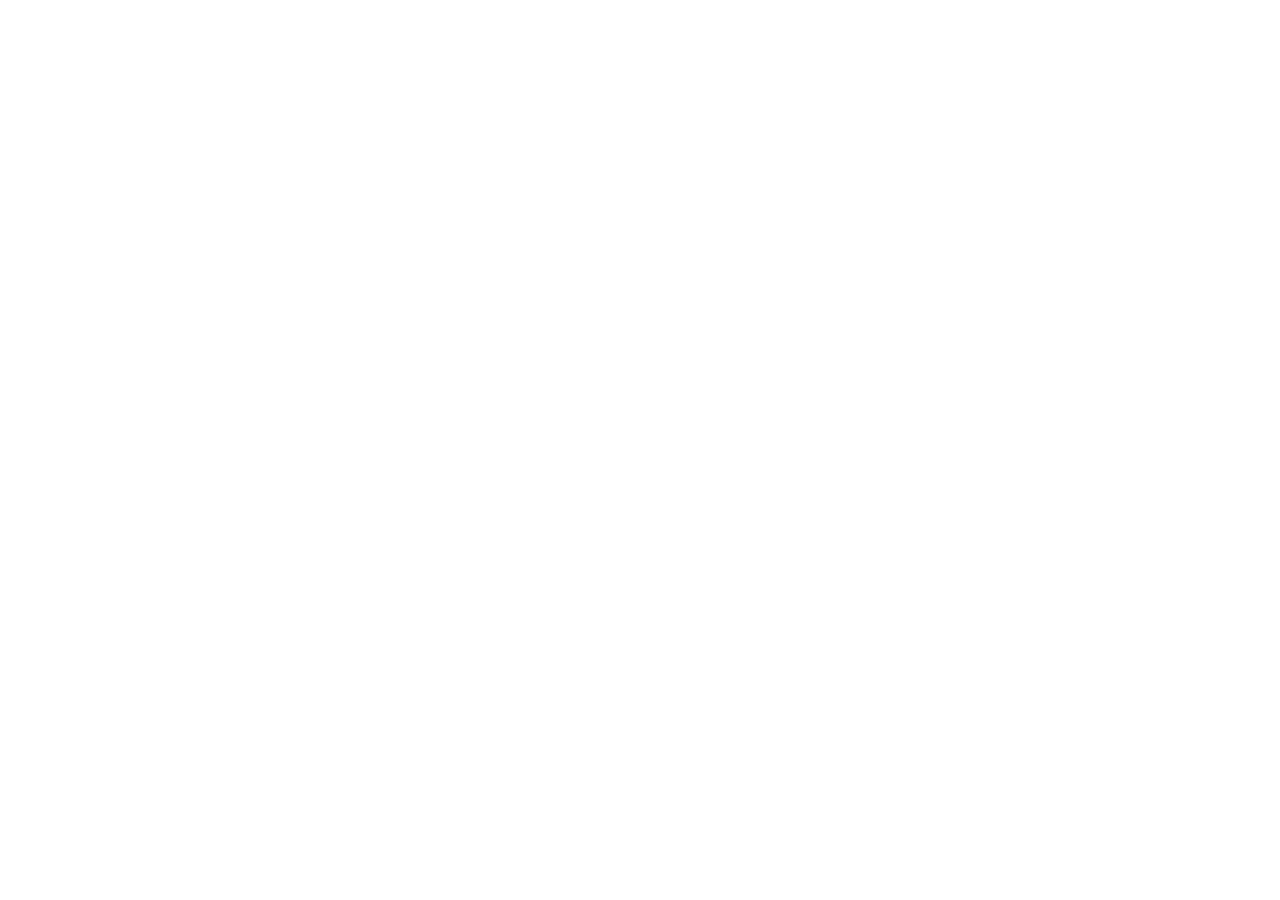
==== index.html @ 42cdd0ac "Init : création du dépôt, arborescence des fichiers et structure HTML de base" ====
<!DOCTYPE html>
<html lang="fr">
<head>
<meta charset="UTF-8">
<meta name="viewport" content="width=device-width, initial-scale=1.0">
<title>AfriTalent — Accueil</title>
<!-- Bootstrap 5 via CDN : feuille de style -->
<link
href="https://cdn.jsdelivr.net/npm/bootstrap@5.3.0/dist/css/bootstrap.min.css"
rel="stylesheet">
<!-- Votre feuille de style personnelle -->
<link rel="stylesheet" href="css/styles.css">
</head>
<body>
    
<!-- Le contenu de la page sera ajoute ici -->
<!-- Bootstrap 5 via CDN : script JavaScript -->
<script
src="https://cdn.jsdelivr.net/npm/bootstrap@5.3.0/dist/js/bootstrap.bundle.min.js"
></script>
<!-- Votre script JavaScript -->
<script src="js/main.js"></script>

</body>
</html>
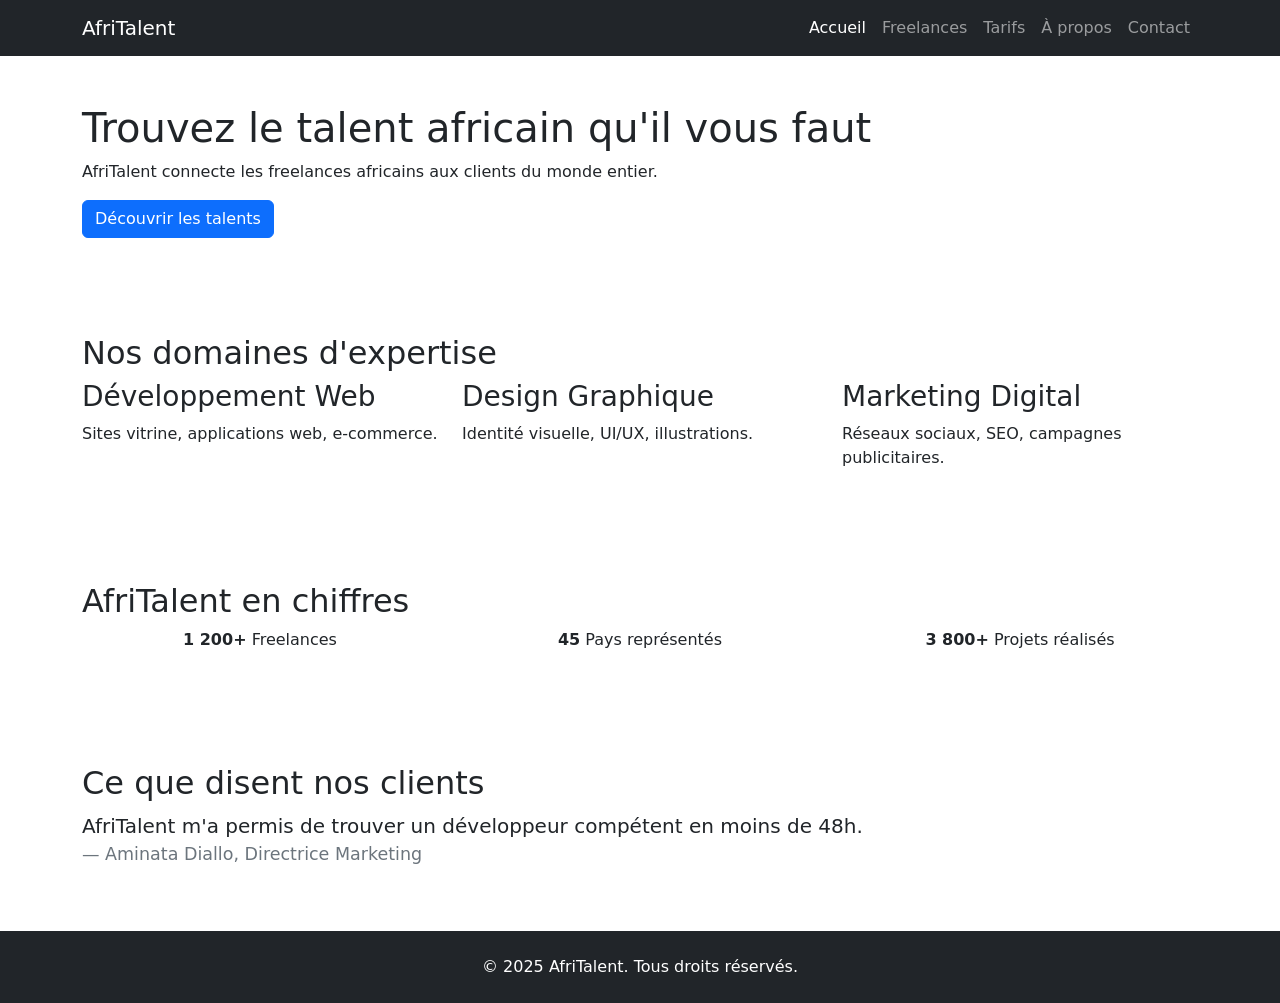
==== commit 9270ccc2: "HTML : structure complète des 5 pages avec sections et contenu texte" ====
--- a/index.html
+++ b/index.html
@@ -1,25 +1,100 @@
 <!DOCTYPE html>
 <html lang="fr">
 <head>
-<meta charset="UTF-8">
-<meta name="viewport" content="width=device-width, initial-scale=1.0">
-<title>AfriTalent — Accueil</title>
-<!-- Bootstrap 5 via CDN : feuille de style -->
-<link
-href="https://cdn.jsdelivr.net/npm/bootstrap@5.3.0/dist/css/bootstrap.min.css"
-rel="stylesheet">
-<!-- Votre feuille de style personnelle -->
-<link rel="stylesheet" href="css/styles.css">
+    <meta charset="UTF-8">
+    <meta name="viewport" content="width=device-width, initial-scale=1.0">
+    <title>AfriTalent — Accueil</title>
+    <!-- Bootstrap 5 via CDN : feuille de style -->
+    <link href="https://cdn.jsdelivr.net/npm/bootstrap@5.3.0/dist/css/bootstrap.min.css" rel="stylesheet">
+    <!-- Votre feuille de style personnelle -->
+    <link rel="stylesheet" href="css/styles.css">
 </head>
 <body>
-    
-<!-- Le contenu de la page sera ajoute ici -->
-<!-- Bootstrap 5 via CDN : script JavaScript -->
-<script
-src="https://cdn.jsdelivr.net/npm/bootstrap@5.3.0/dist/js/bootstrap.bundle.min.js"
-></script>
-<!-- Votre script JavaScript -->
-<script src="js/main.js"></script>
+    <!-- Navigation Bootstrap commune à toutes les pages -->
+    <nav class="navbar navbar-expand-lg navbar-dark bg-dark">
+        <div class="container">
+            <a class="navbar-brand" href="index.html">AfriTalent</a>
+            <button class="navbar-toggler" type="button" data-bs-toggle="collapse" data-bs-target="#navMenu" aria-controls="navMenu" aria-expanded="false" aria-label="Toggle navigation">
+                <span class="navbar-toggler-icon"></span>
+            </button>
+            <div class="collapse navbar-collapse" id="navMenu">
+                <ul class="navbar-nav ms-auto">
+                    <li class="nav-item"><a class="nav-link active" href="index.html">Accueil</a></li>
+                    <li class="nav-item"><a class="nav-link" href="freelances.html">Freelances</a></li>
+                    <li class="nav-item"><a class="nav-link" href="tarifs.html">Tarifs</a></li>
+                    <li class="nav-item"><a class="nav-link" href="about.html">À propos</a></li>
+                    <li class="nav-item"><a class="nav-link" href="contact.html">Contact</a></li>
+                </ul>
+            </div>
+        </div>
+    </nav>
 
+    <!-- Contenu principal -->
+    <main>
+        <!-- Section Hero : accroche principale -->
+        <section id="hero">
+            <div class="container py-5">
+                <h1>Trouvez le talent africain qu'il vous faut</h1>
+                <p>AfriTalent connecte les freelances africains aux clients du monde entier.</p>
+                <a href="freelances.html" class="btn btn-primary">Découvrir les talents</a>
+            </div>
+        </section>
+
+        <!-- Section Services -->
+        <section id="services">
+            <div class="container py-5">
+                <h2>Nos domaines d'expertise</h2>
+                <div class="row">
+                    <div class="col-md-4">
+                        <h3>Développement Web</h3>
+                        <p>Sites vitrine, applications web, e-commerce.</p>
+                    </div>
+                    <div class="col-md-4">
+                        <h3>Design Graphique</h3>
+                        <p>Identité visuelle, UI/UX, illustrations.</p>
+                    </div>
+                    <div class="col-md-4">
+                        <h3>Marketing Digital</h3>
+                        <p>Réseaux sociaux, SEO, campagnes publicitaires.</p>
+                    </div>
+                </div>
+            </div>
+        </section>
+
+        <!-- Section Statistiques -->
+        <section id="statistiques">
+            <div class="container py-5">
+                <h2>AfriTalent en chiffres</h2>
+                <div class="row text-center">
+                    <div class="col-md-4"><p><strong>1 200+</strong> Freelances</p></div>
+                    <div class="col-md-4"><p><strong>45</strong> Pays représentés</p></div>
+                    <div class="col-md-4"><p><strong>3 800+</strong> Projets réalisés</p></div>
+                </div>
+            </div>
+        </section>
+
+        <!-- Section Témoignages -->
+        <section id="temoignages">
+            <div class="container py-5">
+                <h2>Ce que disent nos clients</h2>
+                <blockquote class="blockquote">
+                    <p>AfriTalent m'a permis de trouver un développeur compétent en moins de 48h.</p>
+                    <footer class="blockquote-footer">Aminata Diallo, Directrice Marketing</footer>
+                </blockquote>
+            </div>
+        </section>
+    </main>
+
+    <!-- Pied de page -->
+    <footer class="bg-dark text-white">
+        <div class="container py-4 text-center">
+            <p class="mb-0">&copy; 2025 AfriTalent. Tous droits réservés.</p>
+        </div>
+    </footer>
+
+    <!-- Bootstrap 5 via CDN : script JavaScript -->
+    <script src="https://cdn.jsdelivr.net/npm/bootstrap@5.3.0/dist/js/bootstrap.bundle.min.js"></script>
+    <!-- Votre script JavaScript -->
+    <script src="js/main.js"></script>
 </body>
 </html>
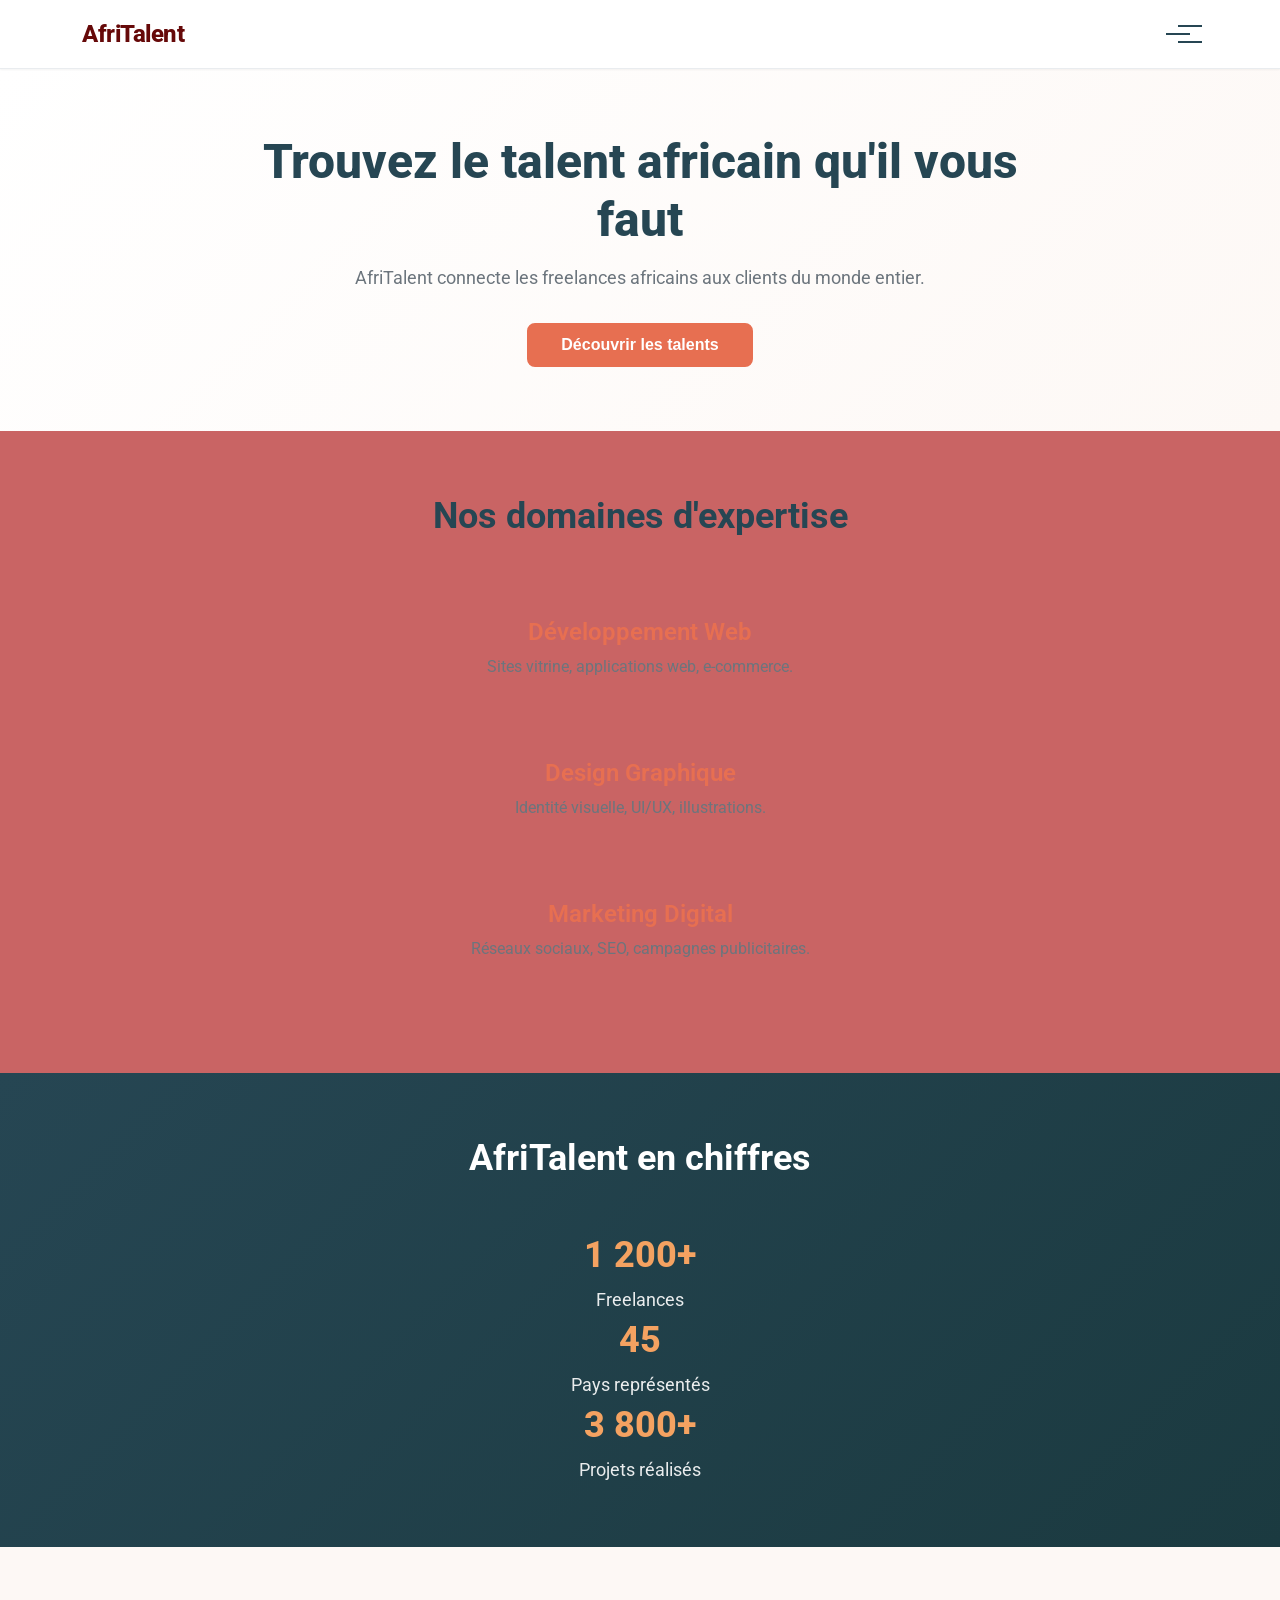
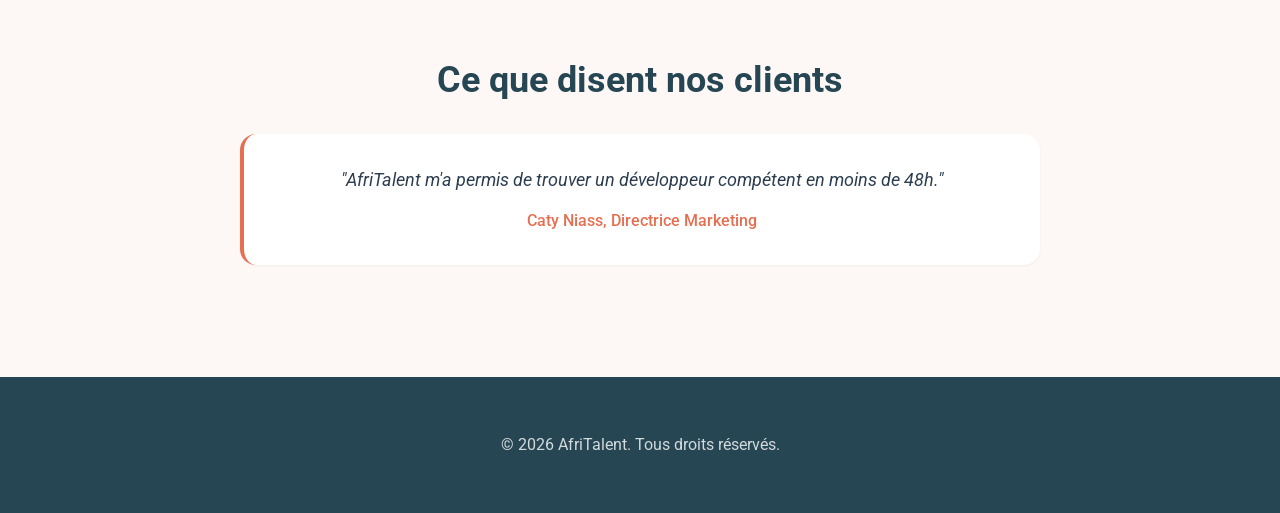
==== commit 66a86c59: "CSS : variables, typographie, layout général et styles de base" ====
--- a/index.html
+++ b/index.html
@@ -10,50 +10,49 @@
     <link rel="stylesheet" href="css/styles.css">
 </head>
 <body>
-    <!-- Navigation Bootstrap commune à toutes les pages -->
-    <nav class="navbar navbar-expand-lg navbar-dark bg-dark">
+  
+    <nav class="navbar">
         <div class="container">
-            <a class="navbar-brand" href="index.html">AfriTalent</a>
+            <a class="navbar-haut" href="index.html">AfriTalent</a>
             <button class="navbar-toggler" type="button" data-bs-toggle="collapse" data-bs-target="#navMenu" aria-controls="navMenu" aria-expanded="false" aria-label="Toggle navigation">
-                <span class="navbar-toggler-icon"></span>
+                <span class="navbar-toggle"></span>
             </button>
             <div class="collapse navbar-collapse" id="navMenu">
                 <ul class="navbar-nav ms-auto">
-                    <li class="nav-item"><a class="nav-link active" href="index.html">Accueil</a></li>
-                    <li class="nav-item"><a class="nav-link" href="freelances.html">Freelances</a></li>
-                    <li class="nav-item"><a class="nav-link" href="tarifs.html">Tarifs</a></li>
-                    <li class="nav-item"><a class="nav-link" href="about.html">À propos</a></li>
-                    <li class="nav-item"><a class="nav-link" href="contact.html">Contact</a></li>
+                    <li class="lien1"><a class="nav-link active" href="index.html">Accueil</a></li>
+                    <li class="lien2"><a class="nav-link" href="freelances.html">Freelances</a></li>
+                    <li class="lien3"><a class="nav-link" href="tarifs.html">Tarifs</a></li>
+                    <li class="lien4"><a class="nav-link" href="about.html">À propos</a></li>
+                    <li class="lien5"><a class="nav-link" href="contact.html">Contact</a></li>
                 </ul>
             </div>
         </div>
     </nav>
 
-    <!-- Contenu principal -->
+  
     <main>
-        <!-- Section Hero : accroche principale -->
+
         <section id="hero">
-            <div class="container py-5">
+            <div class="container ">
                 <h1>Trouvez le talent africain qu'il vous faut</h1>
                 <p>AfriTalent connecte les freelances africains aux clients du monde entier.</p>
                 <a href="freelances.html" class="btn btn-primary">Découvrir les talents</a>
             </div>
         </section>
 
-        <!-- Section Services -->
         <section id="services">
-            <div class="container py-5">
+            <div class="container ">
                 <h2>Nos domaines d'expertise</h2>
                 <div class="row">
-                    <div class="col-md-4">
+                    <div class="personne">
                         <h3>Développement Web</h3>
                         <p>Sites vitrine, applications web, e-commerce.</p>
                     </div>
-                    <div class="col-md-4">
+                    <div class="personne">
                         <h3>Design Graphique</h3>
                         <p>Identité visuelle, UI/UX, illustrations.</p>
                     </div>
-                    <div class="col-md-4">
+                    <div class="personne">
                         <h3>Marketing Digital</h3>
                         <p>Réseaux sociaux, SEO, campagnes publicitaires.</p>
                     </div>
@@ -61,34 +60,32 @@
             </div>
         </section>
 
-        <!-- Section Statistiques -->
         <section id="statistiques">
-            <div class="container py-5">
+            <div class="container">
                 <h2>AfriTalent en chiffres</h2>
                 <div class="row text-center">
-                    <div class="col-md-4"><p><strong>1 200+</strong> Freelances</p></div>
-                    <div class="col-md-4"><p><strong>45</strong> Pays représentés</p></div>
-                    <div class="col-md-4"><p><strong>3 800+</strong> Projets réalisés</p></div>
+                    <div class="personne"><p><strong>1 200+</strong> Freelances</p></div>
+                    <div class="personne"><p><strong>45</strong> Pays représentés</p></div>
+                    <div class="personne"><p><strong>3 800+</strong> Projets réalisés</p></div>
                 </div>
             </div>
         </section>
 
-        <!-- Section Témoignages -->
         <section id="temoignages">
             <div class="container py-5">
                 <h2>Ce que disent nos clients</h2>
-                <blockquote class="blockquote">
-                    <p>AfriTalent m'a permis de trouver un développeur compétent en moins de 48h.</p>
-                    <footer class="blockquote-footer">Aminata Diallo, Directrice Marketing</footer>
+                <blockquote class="affirmation">
+                    <p> "AfriTalent m'a permis de trouver un développeur compétent en moins de 48h."</p>
+                    <footer class="affirmation-footer">Caty Niass, Directrice Marketing</footer>
                 </blockquote>
             </div>
         </section>
     </main>
 
-    <!-- Pied de page -->
-    <footer class="bg-dark text-white">
+    
+    <footer class="bas-de-page">
         <div class="container py-4 text-center">
-            <p class="mb-0">&copy; 2025 AfriTalent. Tous droits réservés.</p>
+            <p class="mb-0">&copy; 2026 AfriTalent. Tous droits réservés.</p>
         </div>
     </footer>
 
--- a/css/styles.css
+++ b/css/styles.css
@@ -0,0 +1,485 @@
+
+@import url('https://fonts.googleapis.com/css2?family=Raleway:ital,wght@0,100..900;1,100..900&family=Roboto:ital,wght@0,100..900;1,100..900&family=Strichpunkt+Sans:wght@400..900&display=swap');
+
+@import url('https://fonts.googleapis.com/css2?family=Raleway:ital,wght@0,100..900;1,100..900&family=Roboto:ital,wght@0,100..900;1,100..900&family=Strichpunkt+Sans:wght@400..900&display=swap');
+
+:root {
+   
+    --color-primary: #E76F51;       
+    --color-primary-dark: #C85A3F;   
+    --color-secondary: #2A9D8F;      
+    --color-accent: #F4A261;        
+    --color-dark: #264653;         
+    
+   
+    --color-bg-light: #FDF8F5;     
+    --color-bg-white: #FFFFFF;
+    --color-text-primary: #2C3E50; 
+    --color-text-secondary: #6C757D; 
+    --color-text-muted: #8B9A9F;
+    --color-border: #E9ECEF;
+    
+    
+    --font-primary: 'Inter', sans-serif;        
+    --font-heading: 'Playfair Display', serif;   
+    
+
+    --spacing-xs: 0.25rem;   
+    --spacing-sm: 0.5rem; 
+    --spacing-md: 1rem;      
+    --spacing-lg: 1.5rem;    
+    --spacing-xl: 2rem;     
+    --spacing-2xl: 3rem;   
+    --spacing-3xl: 4rem;     
+    
+   
+    --font-size-xs: 0.75rem;    
+    --font-size-sm: 0.875rem;  
+    --font-size-base: 1rem;     
+    --font-size-md: 1.125rem;  
+    --font-size-lg: 1.25rem;    
+    --font-size-xl: 1.5rem;    
+    --font-size-2xl: 1.875rem;  
+    --font-size-3xl: 2.25rem;  
+    --font-size-4xl: 3rem;     
+    
+   
+    --line-height-tight: 1.2;
+    --line-height-normal: 1.5;
+    --line-height-relaxed: 1.75;
+    
+    /* Ombres */
+    --shadow-sm: 0 1px 2px 0 rgba(0, 0, 0, 0.05);
+    --shadow-md: 0 4px 6px -1px rgba(0, 0, 0, 0.1);
+    --shadow-lg: 0 10px 15px -3px rgba(0, 0, 0, 0.1);
+    
+    /* Transitions */
+    --transition-fast: 150ms ease;
+    --transition-normal: 250ms ease;
+    --transition-slow: 350ms ease;
+    
+    /* Border radius */
+    --radius-sm: 0.25rem;
+    --radius-md: 0.5rem;
+    --radius-lg: 0.75rem;
+    --radius-xl: 1rem;
+}
+
+
+
+*,
+*::before,
+*::after {
+    margin: 0;
+    padding: 0;
+    box-sizing: border-box;
+}
+
+
+body {
+    font-family:  "Roboto", sans-serif;
+    background-color: var(--color-bg-light);
+    color: var(--color-text-primary);
+    line-height: var(--line-height-normal);
+    font-size: var(--font-size-base);
+    font-weight: 400;
+    -webkit-font-smoothing: antialiased;
+    -moz-osx-font-smoothing: grayscale;
+}
+
+
+h1, h2, h3, h4, h5, h6 {
+    font-family:  "Roboto", sans-serif;
+    font-weight: 700;
+    line-height: var(--line-height-tight);
+    color: var(--color-dark);
+    margin-bottom: var(--spacing-md);
+}
+
+h1 {
+    font-size: var(--font-size-4xl);
+    font-weight: 800;
+}
+
+h2 {
+    font-size: var(--font-size-3xl);
+    font-weight: 700;
+    margin-bottom: var(--spacing-lg);
+}
+
+h3 {
+    font-size: var(--font-size-xl);
+    font-weight: 600;
+}
+
+p {
+    margin-bottom: var(--spacing-md);
+    color: var(--color-text-secondary);
+}
+
+a {
+    text-decoration: none;
+    color: var(--color-primary);
+    transition: color var(--transition-fast);
+}
+
+a:hover {
+    color: rgb(65, 14, 14);
+}
+
+ul, ol {
+    list-style: none;
+    margin: 0;
+    padding: 0;
+}
+
+img {
+    max-width: 100%;
+    height: auto;
+}
+
+
+button {
+    font-family: var(--font-primary);
+    cursor: pointer;
+}
+
+
+.navbar {
+    background: var(--color-bg-white);
+    padding: var(--spacing-md) 0;
+    box-shadow: var(--shadow-sm);
+    border-bottom: 1px solid var(--color-border);
+    position: sticky;
+    top: 0;
+    z-index: 1000;
+}
+
+
+.navbar-haut {
+    font-family:  "Roboto", sans-serif;
+    font-size: var(--font-size-xl);
+    font-weight: 800;
+    color: rgb(102, 9, 9);
+    text-decoration: none;
+    letter-spacing: -0.5px;
+    transition: color var(--transition-fast);
+    display: inline-block;
+    
+}
+
+.navbar-haut:hover {
+    color: var(--color-primary-dark);
+}
+
+
+.navbar-nav {
+    display: flex;
+    align-items: center;
+    gap: var(--spacing-md);
+}
+
+.nav-link {
+    font-family: var(--font-primary);
+    font-weight: 500;
+    font-size: var(--font-size-sm);
+    color: var(--color-text-primary);
+    padding: var(--spacing-sm) var(--spacing-md);
+    transition: all var(--transition-fast);
+    position: relative;
+}
+
+.nav-link:hover {
+    color: var(--color-primary);
+}
+
+/* Lien actif */
+.nav-link.active {
+    color: var(--color-primary);
+    font-weight: 600;
+}
+
+.nav-link.active::after {
+    content: '';
+    position: absolute;
+    bottom: 0;
+    left: var(--spacing-md);
+    right: var(--spacing-md);
+    height: 2px;
+    background: var(--color-primary);
+    border-radius: var(--radius-sm);
+}
+
+
+.navbar-toggler {
+    border: none;
+    background: transparent;
+    padding: var(--spacing-sm);
+}
+
+.navbar-toggle {
+    display: block;
+    width: 24px;
+    height: 2px;
+    background: var(--color-dark);
+    position: relative;
+    transition: var(--transition-fast);
+}
+
+.navbar-toggle::before,
+.navbar-toggle::after {
+    content: '';
+    position: absolute;
+    width: 24px;
+    height: 2px;
+    background: var(--color-dark);
+    transition: var(--transition-fast);
+}
+
+.navbar-toggle::before {
+    top: -8px;
+}
+
+.navbar-toggle::after {
+    bottom: -8px;
+}
+
+
+#hero {
+    background: linear-gradient(135deg, var(--color-bg-white) 0%, var(--color-bg-light) 100%);
+    padding: var(--spacing-3xl) 0;
+    text-align: center;
+}
+
+#hero h1 {
+    color: var(--color-dark);
+    margin-bottom: var(--spacing-md);
+    max-width: 800px;
+    margin-left: auto;
+    margin-right: auto;
+}
+
+#hero p {
+    font-size: var(--font-size-md);
+    color: var(--color-text-secondary);
+    max-width: 600px;
+    margin-left: auto;
+    margin-right: auto;
+    margin-bottom: var(--spacing-xl);
+}
+
+/* Bouton personnalisé */
+.btn {
+    display: inline-block;
+    font-family: var(--font-primary);
+    font-weight: 600;
+    padding: var(--spacing-sm) var(--spacing-xl);
+    border-radius: var(--radius-md);
+    transition: all var(--transition-normal);
+    text-align: center;
+    cursor: pointer;
+}
+
+.btn-primary {
+    background: var(--color-primary);
+    color: white;
+    border: 2px solid var(--color-primary);
+}
+
+.btn-primary:hover {
+    background: var(--color-primary-dark);
+    border-color: var(--color-primary-dark);
+    transform: translateY(-2px);
+    box-shadow: var(--shadow-md);
+}
+
+/* Section services */
+#services {
+    background: rgb(201, 100, 100);
+    padding: var(--spacing-3xl) 0;
+}
+
+#services h2 {
+    text-align: center;
+    margin-bottom: var(--spacing-2xl);
+}
+
+#services .personne {
+    text-align: center;
+    padding: var(--spacing-xl);
+    transition: all var(--transition-normal);
+    border-radius: var(--radius-lg);
+}
+
+#services .personne:hover {
+    transform: translateY(-4px);
+    box-shadow: var(--shadow-lg);
+}
+
+#services h3 {
+    color: var(--color-primary);
+    margin-bottom: var(--spacing-sm);
+}
+
+/* Section statistiques */
+#statistiques {
+    background: linear-gradient(135deg, var(--color-dark) 0%, #1B3A40 100%);
+    color: white;
+    padding: var(--spacing-3xl) 0;
+}
+
+#statistiques h2 {
+    color: white;
+    text-align: center;
+    margin-bottom: var(--spacing-2xl);
+}
+
+#statistiques strong {
+    font-size: var(--font-size-3xl);
+    font-weight: 800;
+    color: var(--color-accent);
+    display: block;
+    margin-bottom: var(--spacing-xs);
+}
+
+#statistiques p {
+    color: rgba(255, 255, 255, 0.9);
+    font-size: var(--font-size-md);
+    margin-bottom: 0;
+}
+
+/* Section témoignages */
+#temoignages {
+    background: var(--color-bg-light);
+    padding: var(--spacing-3xl) 0;
+}
+
+#temoignages h2 {
+    text-align: center;
+    margin-bottom: var(--spacing-xl);
+}
+
+.affirmation {
+    max-width: 800px;
+    margin: 0 auto;
+    text-align: center;
+    padding: var(--spacing-xl);
+    background: var(--color-bg-white);
+    border-radius: var(--radius-xl);
+    box-shadow: var(--shadow-sm);
+    border-left: 4px solid var(--color-primary);
+}
+
+.affirmation p {
+    font-size: var(--font-size-md);
+    font-style: italic;
+    color: var(--color-text-primary);
+    margin-bottom: var(--spacing-md);
+}
+
+.affirmation-footer {
+    color: var(--color-primary);
+    font-weight: 500;
+    margin-top: var(--spacing-sm);
+}
+
+/* Footer */
+.bas-de-page {
+    background: var(--color-dark);
+    color: white;
+    padding: var(--spacing-xl) 0;
+    margin-top: auto;
+}
+
+.bas-de-page p {
+    color: rgba(255, 255, 255, 0.8);
+    margin-bottom: 0;
+}
+
+/*responsive */
+@media (max-width: 768px) {
+    :root {
+        --font-size-3xl: 1.75rem;
+        --font-size-4xl: 2.25rem;
+        --spacing-3xl: 2rem;
+    }
+    
+    h1 {
+        font-size: var(--font-size-3xl);
+    }
+    
+    .navbar-nav {
+        padding-top: var(--spacing-md);
+        gap: var(--spacing-sm);
+    }
+    
+    .nav-link {
+        padding: var(--spacing-sm);
+    }
+    
+    .nav-link.active::after {
+        left: var(--spacing-sm);
+        right: var(--spacing-sm);
+    }
+    
+    #services .col-md-4 {
+        margin-bottom: var(--spacing-lg);
+    }
+    
+    #statistiques .col-md-4 {
+        margin-bottom: var(--spacing-lg);
+    }
+    
+    .blockquote {
+        margin: 0 var(--spacing-md);
+        padding: var(--spacing-lg);
+    }
+}
+
+/
+/*les cartes */
+.card {
+    background: var(--color-bg-white);
+    border-radius: var(--radius-lg);
+    overflow: hidden;
+    box-shadow: var(--shadow-sm);
+    transition: all var(--transition-normal);
+    border: 1px solid var(--color-border);
+}
+
+.card:hover {
+    transform: translateY(-4px);
+    box-shadow: var(--shadow-lg);
+}
+
+/* Formulaires */
+.form-control {
+    font-family: var(--font-primary);
+    padding: var(--spacing-sm) var(--spacing-md);
+    border: 1px solid var(--color-border);
+    border-radius: var(--radius-md);
+    transition: all var(--transition-fast);
+}
+
+.form-control:focus {
+    outline: none;
+    border-color: var(--color-primary);
+    box-shadow: 0 0 0 3px rgba(231, 111, 81, 0.1);
+}
+
+
+.text-primary-custom {
+    color: var(--color-primary);
+}
+
+.bg-primary-light {
+    background: rgba(231, 111, 81, 0.1);
+}
+
+.shadow-hover {
+    transition: box-shadow var(--transition-normal);
+}
+
+.shadow-hover:hover {
+    box-shadow: var(--shadow-lg);
+}
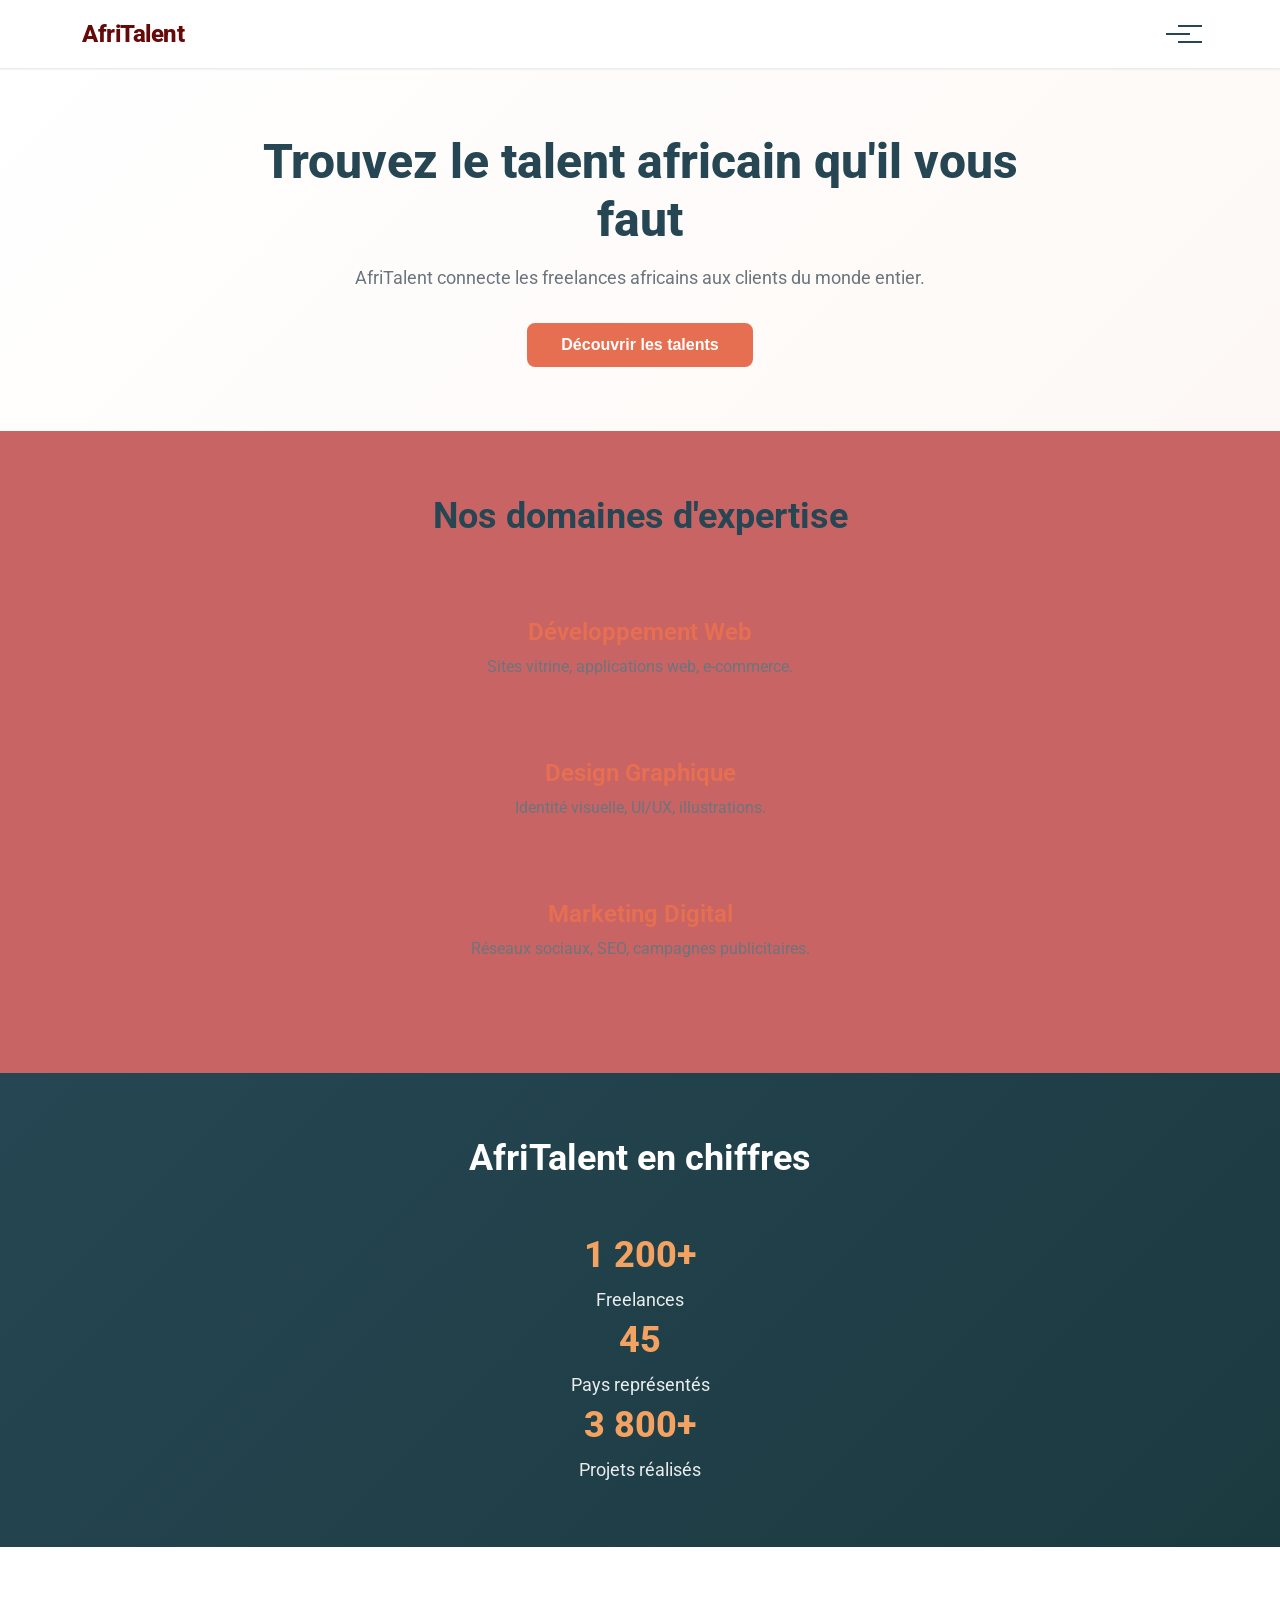
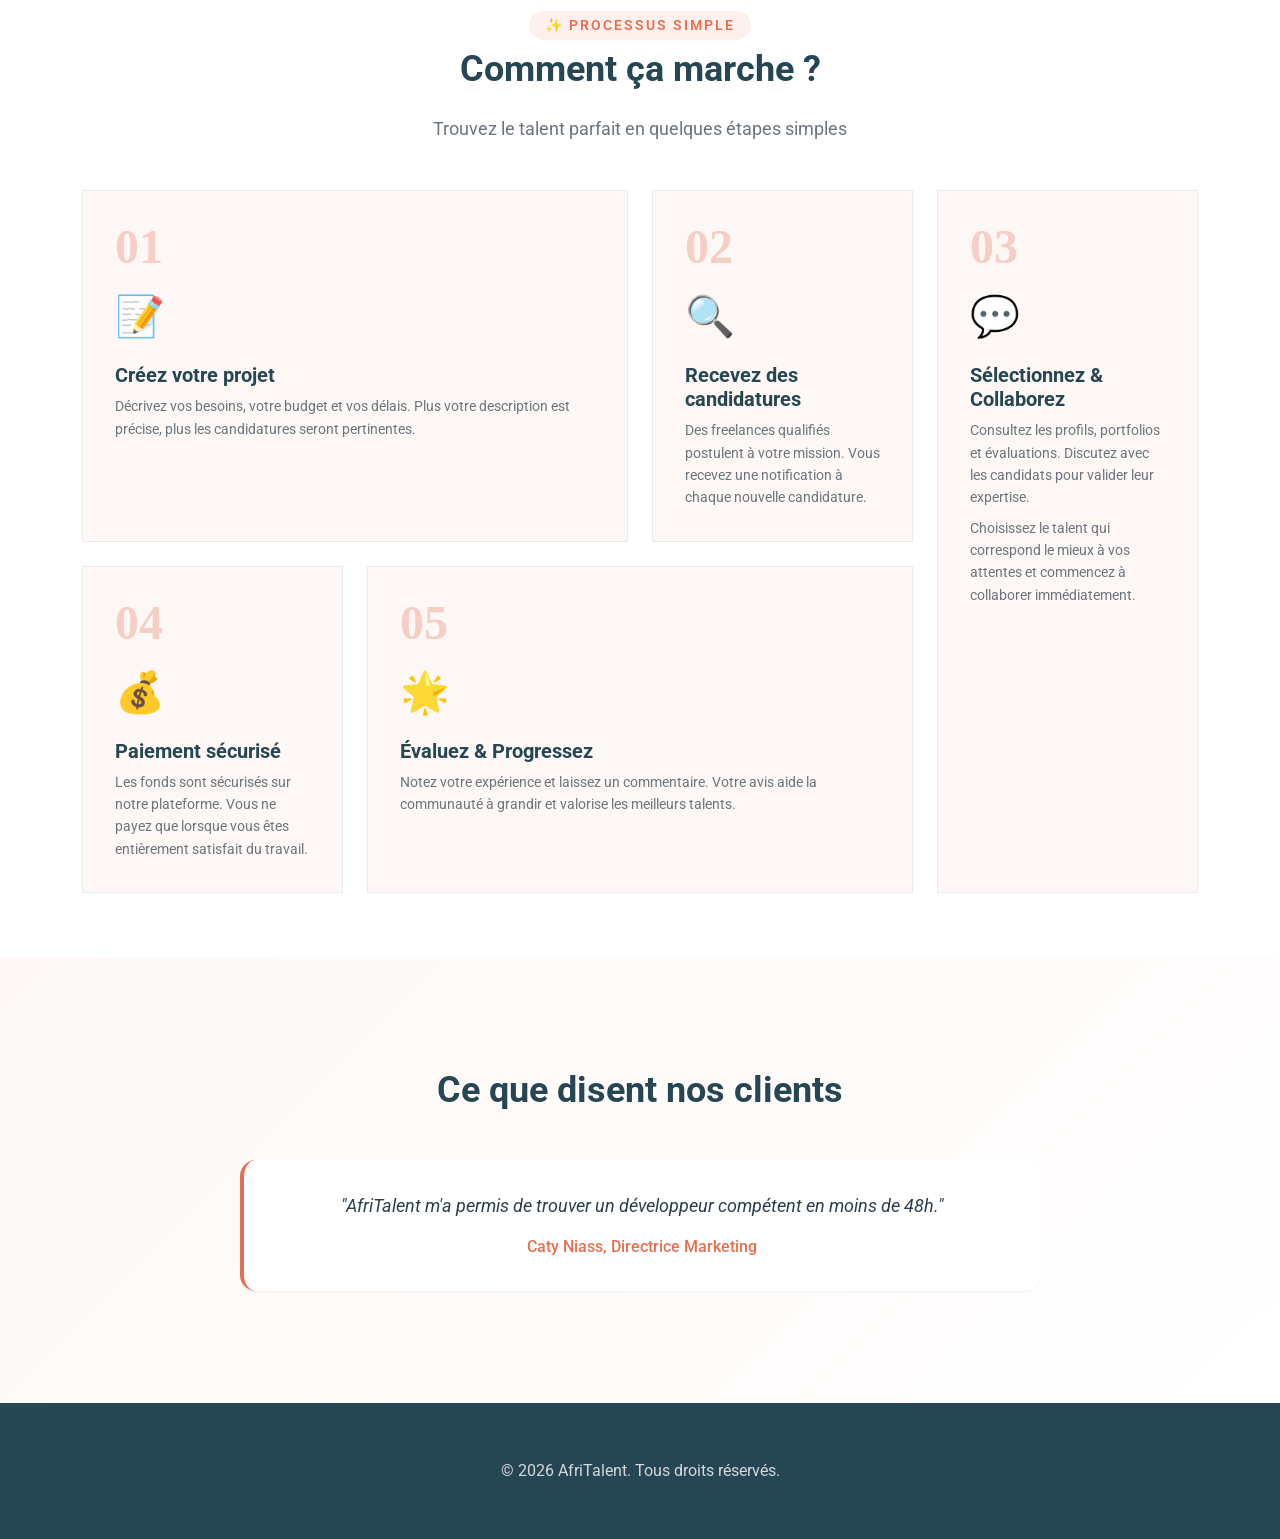
==== commit 1b0bedfe: "CSS : Bento Grid, sections hero et catégories, effets hover" ====
--- a/index.html
+++ b/index.html
@@ -31,6 +31,7 @@
 
   
     <main>
+        
 
         <section id="hero">
             <div class="container ">
@@ -70,6 +71,59 @@
                 </div>
             </div>
         </section>
+        <section id="comment">
+    <div class="container">
+        <div class="section-header">
+            <span class="section-badge">✨ Processus simple</span>
+            <h2>Comment ça marche ?</h2>
+            <p class="section-subtitle">Trouvez le talent parfait en quelques étapes simples</p>
+        </div>
+
+        <div class="bento-grid">
+       
+            <div class="bento-card bento-card-large">
+                <div class="number">01</div>
+                <div class="icon">📝</div>
+                <h3>Créez votre projet</h3>
+                <p>Décrivez vos besoins, votre budget et vos délais. Plus votre description est précise, plus les candidatures seront pertinentes.</p>
+            </div>
+
+          
+            <div class="bento-card">
+                <div class="number">02</div>
+                <div class="icon">🔍</div>
+                <h3>Recevez des candidatures</h3>
+                <p>Des freelances qualifiés postulent à votre mission. Vous recevez une notification à chaque nouvelle candidature.</p>
+            </div>
+
+        
+            <div class="bento-card bento-card-tall">
+                <div class="number">03</div>
+                <div class="icon">💬</div>
+                <h3>Sélectionnez & Collaborez</h3>
+                <p>Consultez les profils, portfolios et évaluations. Discutez avec les candidats pour valider leur expertise.</p>
+                <p>Choisissez le talent qui correspond le mieux à vos attentes et commencez à collaborer immédiatement.</p>
+            </div>
+
+           
+            <div class="bento-card">
+                <div class="number">04</div>
+                <div class="icon">💰</div>
+                <h3>Paiement sécurisé</h3>
+                <p>Les fonds sont sécurisés sur notre plateforme. Vous ne payez que lorsque vous êtes entièrement satisfait du travail.</p>
+            </div>
+
+           
+            <div class="bento-card bento-card-wide">
+                <div class="number">05</div>
+                <div class="icon">🌟</div>
+                <h3>Évaluez & Progressez</h3>
+                <p>Notez votre expérience et laissez un commentaire. Votre avis aide la communauté à grandir et valorise les meilleurs talents.</p>
+            </div>
+        </div>
+    </div>
+</section>
+
 
         <section id="temoignages">
             <div class="container py-5">
--- a/css/styles.css
+++ b/css/styles.css
@@ -482,4 +482,324 @@
 
 .shadow-hover:hover {
     box-shadow: var(--shadow-lg);
+}
+
+
+
+
+#comment {
+    padding: var(--spacing-3xl) 0;
+    background: var(--color-bg-white);
+}
+
+.section-header {
+    text-align: center;
+    margin-bottom: var(--spacing-2xl);
+}
+
+.section-badge {
+    display: inline-block;
+    font-size: var(--font-size-sm);
+    font-weight: 600;
+    text-transform: uppercase;
+    letter-spacing: 2px;
+    color: var(--color-primary);
+    background: rgba(231, 111, 81, 0.1);
+    padding: var(--spacing-xs) var(--spacing-md);
+    border-radius: var(--radius-xl);
+    margin-bottom: var(--spacing-sm);
+}
+
+#commenth2 {
+    text-align: center;
+    margin-bottom: var(--spacing-sm);
+}
+
+.section-subtitle {
+    text-align: center;
+    color: var(--color-text-secondary);
+    font-size: var(--font-size-md);
+    max-width: 600px;
+    margin: 0 auto;
+}
+
+
+.bento-grid {
+    display: grid;
+    grid-template-columns: repeat(4, 1fr);
+    grid-auto-rows: auto;
+    gap: var(--spacing-lg);
+    margin-top: var(--spacing-xl);
+   
+}
+
+/* Style des cartes */
+.bento-card {
+    background: var(--color-bg-light);
+    border-radius: var(--radius-2xl);
+    padding: var(--spacing-xl);
+    transition: all var(--transition-normal);
+    border: 1px solid var(--color-border);
+    position: relative;
+    overflow: hidden;
+}
+
+.bento-card:hover {
+    transform: translateY(-5px);
+    box-shadow: var(--shadow-lg);
+    border-color: var(--color-primary);
+}
+
+/* Carte Large - occupe 2 colonnes */
+.bento-card-large {
+    grid-column: span 2;
+}
+
+/* Carte Haute - occupe 2 lignes */
+.bento-card-tall {
+    grid-row: span 2;
+}
+
+/* Carte Large horizontale */
+.bento-card-wide {
+    grid-column: span 2;
+}
+
+/* Numéro d'étape */
+.number {
+    font-family: var(--font-heading);
+    font-size: 3rem;
+    font-weight: 800;
+    color: var(--color-primary);
+    opacity: 0.3;
+    line-height: 1;
+    margin-bottom: var(--spacing-md);
+    transition: all var(--transition-normal);
+}
+
+.bento-card:hover .bento-number {
+    opacity: 0.6;
+    transform: translateX(5px);
+}
+
+/* Icône */
+.icon {
+    font-size: 2.5rem;
+    margin-bottom: var(--spacing-md);
+}
+
+/* Titre */
+.bento-card h3 {
+    font-size: var(--font-size-lg);
+    font-weight: 700;
+    margin-bottom: var(--spacing-sm);
+    color: var(--color-dark);
+}
+
+/* Description */
+.bento-card p {
+    font-size: var(--font-size-sm);
+    color: var(--color-text-secondary);
+    line-height: 1.6;
+    margin-bottom: var(--spacing-sm);
+}
+
+.bento-card p:last-child {
+    margin-bottom: 0;
+}
+
+/* Effet de fond au survol */
+.bento-card::before {
+    content: '';
+    position: absolute;
+    top: 0;
+    left: 0;
+    right: 0;
+    bottom: 0;
+    background: radial-gradient(circle at top right, rgba(231, 111, 81, 0.05), transparent);
+    opacity: 0;
+    transition: opacity var(--transition-normal);
+    pointer-events: none;
+    border-radius: inherit;
+}
+
+.bento-card:hover::before {
+    opacity: 1;
+}
+
+/* Responsive Bento Grid */
+@media (max-width: 1024px) {
+    .bento-grid {
+        grid-template-columns: repeat(2, 1fr);
+        gap: var(--spacing-md);
+    }
+    
+    .bento-card-large,
+    .bento-card-wide {
+        grid-column: span 1;
+    }
+    
+    .bento-card-tall {
+        grid-row: span 1;
+    }
+}
+
+@media (max-width: 640px) {
+    .bento-grid {
+        grid-template-columns: 1fr;
+    }
+    
+    .bento-card {
+        padding: var(--spacing-lg);
+    }
+    
+    .bento-number {
+        font-size: 2rem;
+    }
+    
+    .bento-icon {
+        font-size: 2rem;
+    }
+}
+
+
+#temoignages {
+    background: linear-gradient(135deg, var(--color-bg-light) 0%, var(--color-bg-white) 100%);
+    padding: var(--spacing-3xl) 0;
+}
+
+#temoignages h2 {
+    text-align: center;
+    margin-bottom: var(--spacing-2xl);
+    color: var(--color-dark);
+}
+
+/* Carte de témoignage */
+.testimonial-card {
+    background: var(--color-bg-white);
+    border-radius: var(--radius-xl);
+    padding: var(--spacing-2xl);
+    box-shadow: var(--shadow-md);
+    max-width: 700px;
+    margin: 0 auto;
+    transition: transform var(--transition-normal);
+}
+
+.testimonial-card:hover {
+    transform: translateY(-5px);
+    box-shadow: var(--shadow-lg);
+}
+
+/* Avatar */
+.testimonial-avatar {
+    width: 70px;
+    height: 70px;
+    background: linear-gradient(135deg, var(--color-primary) 0%, var(--color-accent) 100%);
+    border-radius: 50%;
+    display: flex;
+    align-items: center;
+    justify-content: center;
+    margin-bottom: var(--spacing-md);
+}
+
+.testimonial-avatar i {
+    color: white;
+    font-size: 2rem;
+}
+
+/* Texte du témoignage */
+.testimonial-text {
+    font-size: var(--font-size-md);
+    line-height: var(--line-height-relaxed);
+    color: var(--color-text-primary);
+    margin-bottom: var(--spacing-md);
+    font-style: italic;
+}
+
+/* Nom */
+.testimonial-name {
+    font-size: var(--font-size-base);
+    font-weight: 700;
+    color: var(--color-primary);
+    margin-bottom: var(--spacing-xs);
+}
+
+/* Titre */
+.testimonial-title {
+    font-size: var(--font-size-sm);
+    color: var(--color-text-secondary);
+    margin-bottom: var(--spacing-sm);
+}
+
+/* Étoiles de notation */
+.testimonial-rating i {
+    font-size: 0.9rem;
+    margin: 0 1px;
+    color: #FFD700;
+}
+
+/* Styles du carousel Bootstrap */
+.carousel-indicators {
+    bottom: -50px;
+}
+
+.carousel-indicators button {
+    width: 10px;
+    height: 10px;
+    border-radius: 50%;
+    background-color: var(--color-border);
+    margin: 0 5px;
+}
+
+.carousel-indicators button.active {
+    background-color: var(--color-primary);
+}
+
+/* Boutons navigation */
+.carousel-control-prev,
+.carousel-control-next {
+    width: 40px;
+    height: 40px;
+    background: var(--color-primary);
+    border-radius: 50%;
+    top: 50%;
+    transform: translateY(-50%);
+    opacity: 0.7;
+}
+
+.carousel-control-prev {
+    left: -50px;
+}
+
+.carousel-control-next {
+    right: -50px;
+}
+
+.carousel-control-prev:hover,
+.carousel-control-next:hover {
+    opacity: 1;
+    background: var(--color-primary-dark);
+}
+
+.carousel-control-prev-icon,
+.carousel-control-next-icon {
+    width: 20px;
+    height: 20px;
+}
+
+/* Responsive */
+@media (max-width: 768px) {
+    .testimonial-card {
+        padding: var(--spacing-lg);
+        margin: 0 var(--spacing-md);
+    }
+    
+    .carousel-control-prev,
+    .carousel-control-next {
+        display: none;
+    }
+    
+    .carousel-indicators {
+        bottom: -40px;
+    }
 }
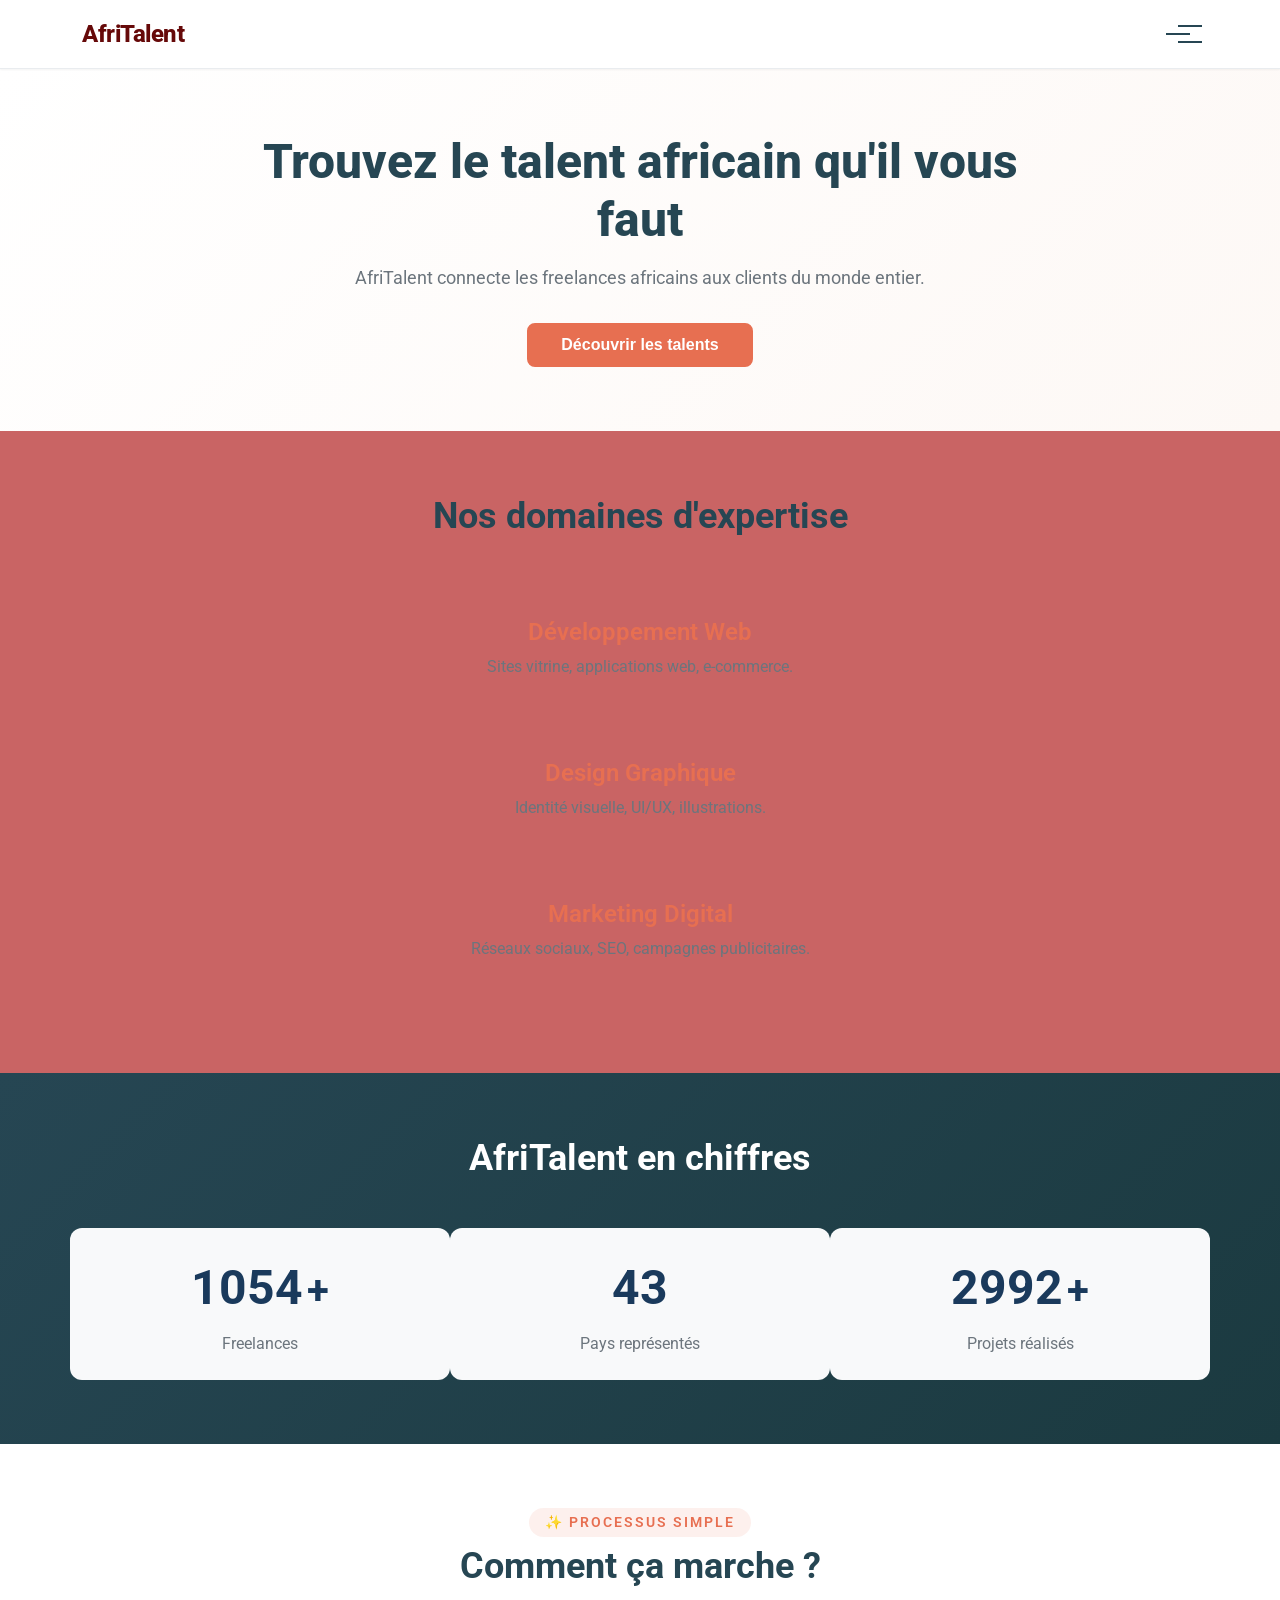
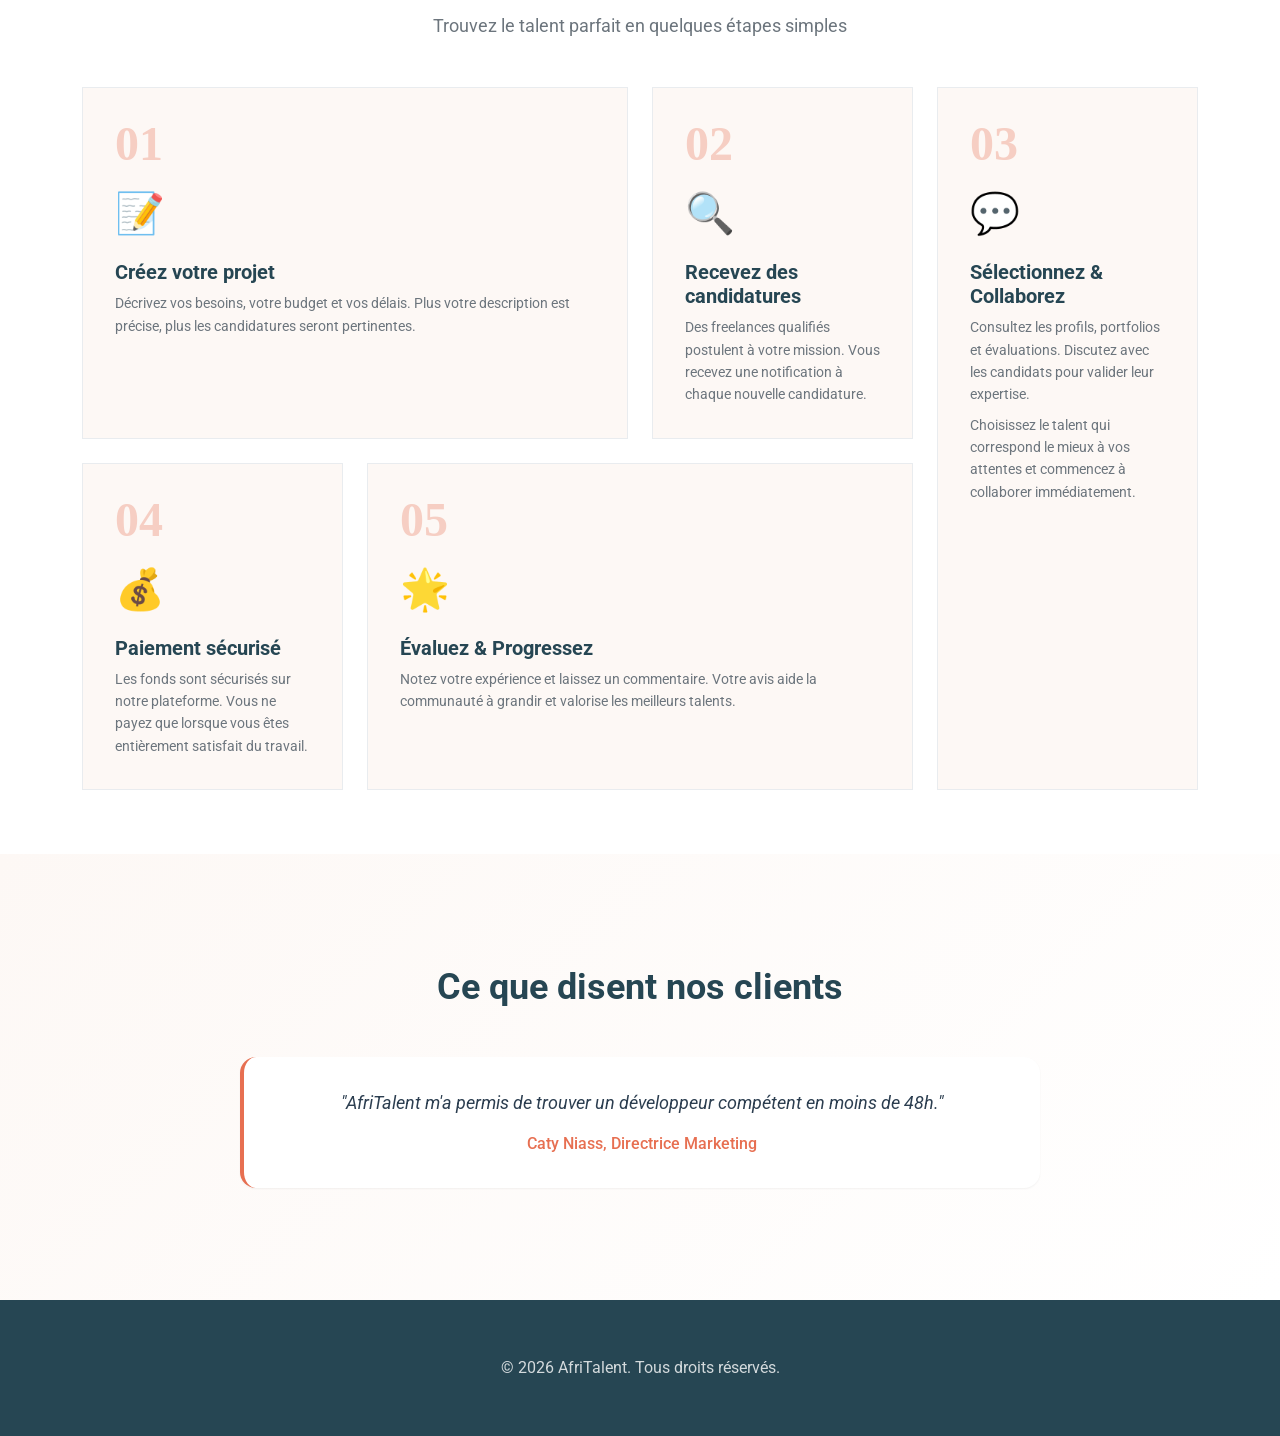
==== commit ee4f8313: "JS : compteurs animés au scroll et animations fade-in des sections" ====
--- a/index.html
+++ b/index.html
@@ -29,31 +29,30 @@
         </div>
     </nav>
 
-  
     <main>
-        
-
-        <section id="hero">
-            <div class="container ">
+        <!-- Section Hero -->
+        <section id="hero" class="animation">
+            <div class="container">
                 <h1>Trouvez le talent africain qu'il vous faut</h1>
                 <p>AfriTalent connecte les freelances africains aux clients du monde entier.</p>
                 <a href="freelances.html" class="btn btn-primary">Découvrir les talents</a>
             </div>
         </section>
 
-        <section id="services">
-            <div class="container ">
+        <!-- Section Services -->
+        <section id="services" class="animation-1">
+            <div class="container">
                 <h2>Nos domaines d'expertise</h2>
                 <div class="row">
-                    <div class="personne">
+                    <div class="personne animation-2">
                         <h3>Développement Web</h3>
                         <p>Sites vitrine, applications web, e-commerce.</p>
                     </div>
-                    <div class="personne">
+                    <div class="personne animation-3">
                         <h3>Design Graphique</h3>
                         <p>Identité visuelle, UI/UX, illustrations.</p>
                     </div>
-                    <div class="personne">
+                    <div class="personne animation-4">
                         <h3>Marketing Digital</h3>
                         <p>Réseaux sociaux, SEO, campagnes publicitaires.</p>
                     </div>
@@ -61,82 +60,96 @@
             </div>
         </section>
 
-        <section id="statistiques">
+        <!-- Section Statistiques -->
+        <section id="statistiques" class="animation-2">
             <div class="container">
                 <h2>AfriTalent en chiffres</h2>
                 <div class="row text-center">
-                    <div class="personne"><p><strong>1 200+</strong> Freelances</p></div>
-                    <div class="personne"><p><strong>45</strong> Pays représentés</p></div>
-                    <div class="personne"><p><strong>3 800+</strong> Projets réalisés</p></div>
+                    <div class="col-md-4 stat-item animation-2">
+                        <div class="stat-counter-wrapper">
+                            <span class="stat-counter" data-target="1200" data-duration="2000">0</span>
+                            <span class="stat-plus">+</span>
+                        </div>
+                        <span class="stat-label">Freelances</span>
+                    </div>
+                    <div class="col-md-4 stat-item animation-3">
+                        <div class="stat-counter-wrapper">
+                            <span class="stat-counter" data-target="45" data-duration="1500">0</span>
+                        </div>
+                        <span class="stat-label">Pays représentés</span>
+                    </div>
+                    <div class="col-md-4 stat-item animation-4">
+                        <div class="stat-counter-wrapper">
+                            <span class="stat-counter" data-target="3800" data-duration="2500">0</span>
+                            <span class="stat-plus">+</span>
+                        </div>
+                        <span class="stat-label">Projets réalisés</span>
+                    </div>
                 </div>
             </div>
         </section>
-        <section id="comment">
-    <div class="container">
-        <div class="section-header">
-            <span class="section-badge">✨ Processus simple</span>
-            <h2>Comment ça marche ?</h2>
-            <p class="section-subtitle">Trouvez le talent parfait en quelques étapes simples</p>
-        </div>
 
-        <div class="bento-grid">
-       
-            <div class="bento-card bento-card-large">
-                <div class="number">01</div>
-                <div class="icon">📝</div>
-                <h3>Créez votre projet</h3>
-                <p>Décrivez vos besoins, votre budget et vos délais. Plus votre description est précise, plus les candidatures seront pertinentes.</p>
+        <!-- Section Comment -->
+        <section id="comment" class="animation-3">
+            <div class="container">
+                <div class="section-header">
+                    <span class="section-badge">✨ Processus simple</span>
+                    <h2>Comment ça marche ?</h2>
+                    <p class="section-subtitle">Trouvez le talent parfait en quelques étapes simples</p>
+                </div>
+
+                <div class="bento-grid">
+                    <div class="bento-card bento-card-large animation-2">
+                        <div class="number">01</div>
+                        <div class="icon">📝</div>
+                        <h3>Créez votre projet</h3>
+                        <p>Décrivez vos besoins, votre budget et vos délais. Plus votre description est précise, plus les candidatures seront pertinentes.</p>
+                    </div>
+
+                    <div class="bento-card animation-3">
+                        <div class="number">02</div>
+                        <div class="icon">🔍</div>
+                        <h3>Recevez des candidatures</h3>
+                        <p>Des freelances qualifiés postulent à votre mission. Vous recevez une notification à chaque nouvelle candidature.</p>
+                    </div>
+
+                    <div class="bento-card bento-card-tall animation-3">
+                        <div class="number">03</div>
+                        <div class="icon">💬</div>
+                        <h3>Sélectionnez & Collaborez</h3>
+                        <p>Consultez les profils, portfolios et évaluations. Discutez avec les candidats pour valider leur expertise.</p>
+                        <p>Choisissez le talent qui correspond le mieux à vos attentes et commencez à collaborer immédiatement.</p>
+                    </div>
+
+                    <div class="bento-card animation-4">
+                        <div class="number">04</div>
+                        <div class="icon">💰</div>
+                        <h3>Paiement sécurisé</h3>
+                        <p>Les fonds sont sécurisés sur notre plateforme. Vous ne payez que lorsque vous êtes entièrement satisfait du travail.</p>
+                    </div>
+
+                    <div class="bento-card bento-card-wide animation-4">
+                        <div class="number">05</div>
+                        <div class="icon">🌟</div>
+                        <h3>Évaluez & Progressez</h3>
+                        <p>Notez votre expérience et laissez un commentaire. Votre avis aide la communauté à grandir et valorise les meilleurs talents.</p>
+                    </div>
+                </div>
             </div>
+        </section>
 
-          
-            <div class="bento-card">
-                <div class="number">02</div>
-                <div class="icon">🔍</div>
-                <h3>Recevez des candidatures</h3>
-                <p>Des freelances qualifiés postulent à votre mission. Vous recevez une notification à chaque nouvelle candidature.</p>
-            </div>
-
-        
-            <div class="bento-card bento-card-tall">
-                <div class="number">03</div>
-                <div class="icon">💬</div>
-                <h3>Sélectionnez & Collaborez</h3>
-                <p>Consultez les profils, portfolios et évaluations. Discutez avec les candidats pour valider leur expertise.</p>
-                <p>Choisissez le talent qui correspond le mieux à vos attentes et commencez à collaborer immédiatement.</p>
-            </div>
-
-           
-            <div class="bento-card">
-                <div class="number">04</div>
-                <div class="icon">💰</div>
-                <h3>Paiement sécurisé</h3>
-                <p>Les fonds sont sécurisés sur notre plateforme. Vous ne payez que lorsque vous êtes entièrement satisfait du travail.</p>
-            </div>
-
-           
-            <div class="bento-card bento-card-wide">
-                <div class="number">05</div>
-                <div class="icon">🌟</div>
-                <h3>Évaluez & Progressez</h3>
-                <p>Notez votre expérience et laissez un commentaire. Votre avis aide la communauté à grandir et valorise les meilleurs talents.</p>
-            </div>
-        </div>
-    </div>
-</section>
-
-
-        <section id="temoignages">
+        <!-- Section Témoignages -->
+        <section id="temoignages" class="animation-4">
             <div class="container py-5">
                 <h2>Ce que disent nos clients</h2>
                 <blockquote class="affirmation">
-                    <p> "AfriTalent m'a permis de trouver un développeur compétent en moins de 48h."</p>
+                    <p>"AfriTalent m'a permis de trouver un développeur compétent en moins de 48h."</p>
                     <footer class="affirmation-footer">Caty Niass, Directrice Marketing</footer>
                 </blockquote>
             </div>
         </section>
     </main>
 
-    
     <footer class="bas-de-page">
         <div class="container py-4 text-center">
             <p class="mb-0">&copy; 2026 AfriTalent. Tous droits réservés.</p>
--- a/css/styles.css
+++ b/css/styles.css
@@ -436,7 +436,7 @@
     }
 }
 
-/
+
 /*les cartes */
 .card {
     background: var(--color-bg-white);
@@ -533,7 +533,7 @@
    
 }
 
-/* Style des cartes */
+/* les cartes */
 .bento-card {
     background: var(--color-bg-light);
     border-radius: var(--radius-2xl);
@@ -802,4 +802,298 @@
     .carousel-indicators {
         bottom: -40px;
     }
+}
+
+
+[data-theme="dark"] {
+    --color-bg-light: #1a1a2e;
+    --color-bg-white: #16213e;
+    --color-text-primary: #e0e0e0;
+    --color-text-secondary: #a0a0a0;
+    --color-text-muted: #8b8b8b;
+    --color-border: #2a2a4a;
+    --color-dark: #e0e0e0;
+    --shadow-sm: 0 1px 2px 0 rgba(0, 0, 0, 0.3);
+    --shadow-md: 0 4px 6px -1px rgba(0, 0, 0, 0.4);
+    --shadow-lg: 0 10px 15px -3px rgba(0, 0, 0, 0.4);
+    --shadow-xl: 0 20px 25px -5px rgba(0, 0, 0, 0.4);
+}
+
+[data-theme="dark"] body {
+    background-color: #1a1a2e;
+}
+
+[data-theme="dark"] #hero {
+    background: linear-gradient(135deg, #16213e 0%, #1a1a2e 100%);
+}
+
+[data-theme="dark"] #services {
+    background: #16213e;
+}
+
+[data-theme="dark"] .personne {
+    background: #1a1a2e;
+    box-shadow: var(--shadow-sm);
+}
+
+[data-theme="dark"] .bento-card {
+    background: #1a1a2e;
+    border-color: #2a2a4a;
+}
+
+[data-theme="dark"] .affirmation {
+    background: #1a1a2e;
+}
+
+[data-theme="dark"] .navbar {
+    background: #16213e;
+    border-color: #2a2a4a;
+}
+
+[data-theme="dark"] .navbar-haut {
+    color: var(--color-primary);
+}
+
+
+.theme-toggle-li {
+    display: flex;
+    align-items: center;
+    margin-left: var(--spacing-sm);
+}
+
+.theme-toggle-btn {
+    background: var(--color-bg-light);
+    border: 1px solid var(--color-border);
+    border-radius: 50%;
+    width: 40px;
+    height: 40px;
+    display: flex;
+    align-items: center;
+    justify-content: center;
+    cursor: pointer;
+    transition: all var(--transition-fast);
+    font-size: 1.2rem;
+    color: var(--color-text-primary);
+}
+
+.theme-toggle-btn:hover {
+    transform: rotate(15deg);
+    background: var(--color-primary);
+    color: white;
+    border-color: var(--color-primary);
+}
+
+
+.navbar {
+    transition: all var(--transition-normal);
+    padding: var(--spacing-md) 0;
+}
+
+/* Navbar après scroll */
+.navbar-scrolled {
+    background: var(--color-bg-white);
+    backdrop-filter: blur(10px);
+    box-shadow: var(--shadow-lg);
+    padding: var(--spacing-sm) 0;
+}
+
+[data-theme="dark"] .navbar-scrolled {
+    background: rgba(22, 33, 62, 0.95);
+    backdrop-filter: blur(10px);
+}
+
+/* Effet sur le logo */
+.navbar-haut {
+    transition: all var(--transition-normal);
+    font-size: var(--font-size-xl);
+}
+
+.navbar-haut-shrink {
+    font-size: calc(var(--font-size-xl) * 0.85);
+}
+
+/* BOUTON RETOUR EN HAUT*/
+.back-to-top {
+    position: fixed;
+    bottom: 30px;
+    right: 30px;
+    width: 50px;
+    height: 50px;
+    background: var(--color-primary);
+    color: white;
+    border: none;
+    border-radius: 50%;
+    cursor: pointer;
+    display: flex;
+    align-items: center;
+    justify-content: center;
+    font-size: 1.5rem;
+    opacity: 0;
+    visibility: hidden;
+    transition: all var(--transition-normal);
+    z-index: 1000;
+    box-shadow: var(--shadow-md);
+}
+
+.back-to-top.visible {
+    opacity: 1;
+    visibility: visible;
+}
+
+.back-to-top:hover {
+    background: var(--color-primary-dark);
+    transform: translateY(-5px);
+    box-shadow: var(--shadow-lg);
+}
+
+.back-to-top i {
+    animation: bounce 2s infinite;
+}
+
+@keyframes bounce {
+    0%, 100% {
+        transform: translateY(0);
+    }
+    50% {
+        transform: translateY(-3px);
+    }
+}
+
+
+@media (max-width: 767px) {
+    .navbar-collapse {
+        display: none;
+        width: 100%;
+        flex-direction: column;
+    }
+    
+    .navbar-collapse.show {
+        display: flex;
+    }
+    
+    .navbar-nav {
+        flex-direction: column;
+        width: 100%;
+        padding: var(--spacing-md) 0;
+        gap: var(--spacing-sm);
+    }
+    
+    .theme-toggle-li {
+        margin: var(--spacing-sm) 0;
+        justify-content: center;
+    }
+    
+    .theme-toggle-btn {
+        width: 45px;
+        height: 45px;
+    }
+    
+    .back-to-top {
+        bottom: 20px;
+        right: 20px;
+        width: 45px;
+        height: 45px;
+        font-size: 1.2rem;
+    }
+}
+
+@media (max-width: 480px) {
+    .back-to-top {
+        bottom: 15px;
+        right: 15px;
+        width: 40px;
+        height: 40px;
+        font-size: 1rem;
+    }
+}
+
+/*mon animation */
+
+/* Classe de base pour les animations */
+.animation,
+.animation-1,
+.animation-2,
+.animation-3,
+.animation-4 {
+    opacity: 0;
+    transform: translateY(40px);
+    transition: opacity 0.8s cubic-bezier(0.4, 0, 0.2, 1),
+                transform 0.8s cubic-bezier(0.4, 0, 0.2, 1);
+}
+
+/* États visibles */
+.animation.visible,
+.animation-1.visible,
+.animation-2.visible,
+.animation-3.visible,
+.animation-4.visible {
+    opacity: 1;
+    transform: translateY(0);
+}
+
+/* Délais personnalisés */
+.animation-1 { transition-delay: 0.1s; }
+.animation-2 { transition-delay: 0.2s; }
+.animation-3 { transition-delay: 0.3s; }
+.animation-4 { transition-delay: 0.4s; }
+
+/* 
+   COMMIT 7: COMPTEURS ANIMÉS
+   */
+
+.stat-counter-wrapper {
+    display: inline-block;
+}
+
+.stat-counter {
+    font-size: 3rem;
+    font-weight: 700;
+    color: #1a3a5c;
+    display: inline-block;
+    font-variant-numeric: tabular-nums;
+}
+
+.stat-plus {
+    font-size: 2.5rem;
+    font-weight: 700;
+    color: #1a3a5c;
+}
+
+.stat-label {
+    display: block;
+    font-size: 1rem;
+    color: #6c757d;
+    margin-top: 0.5rem;
+    font-weight: 400;
+}
+
+.stat-item {
+    padding: 1.5rem;
+    background: #f8f9fa;
+    border-radius: 12px;
+    transition: transform 0.3s ease, box-shadow 0.3s ease;
+}
+
+.stat-item:hover {
+    transform: translateY(-5px);
+    box-shadow: 0 10px 30px rgba(0, 0, 0, 0.08);
+}
+
+/* Responsive */
+@media (max-width: 768px) {
+    .stat-counter {
+        font-size: 2.5rem;
+    }
+    .stat-plus {
+        font-size: 2rem;
+    }
+}
+
+@media (max-width: 576px) {
+    .stat-counter {
+        font-size: 2rem;
+    }
+    .stat-plus {
+        font-size: 1.5rem;
+    }
 }
